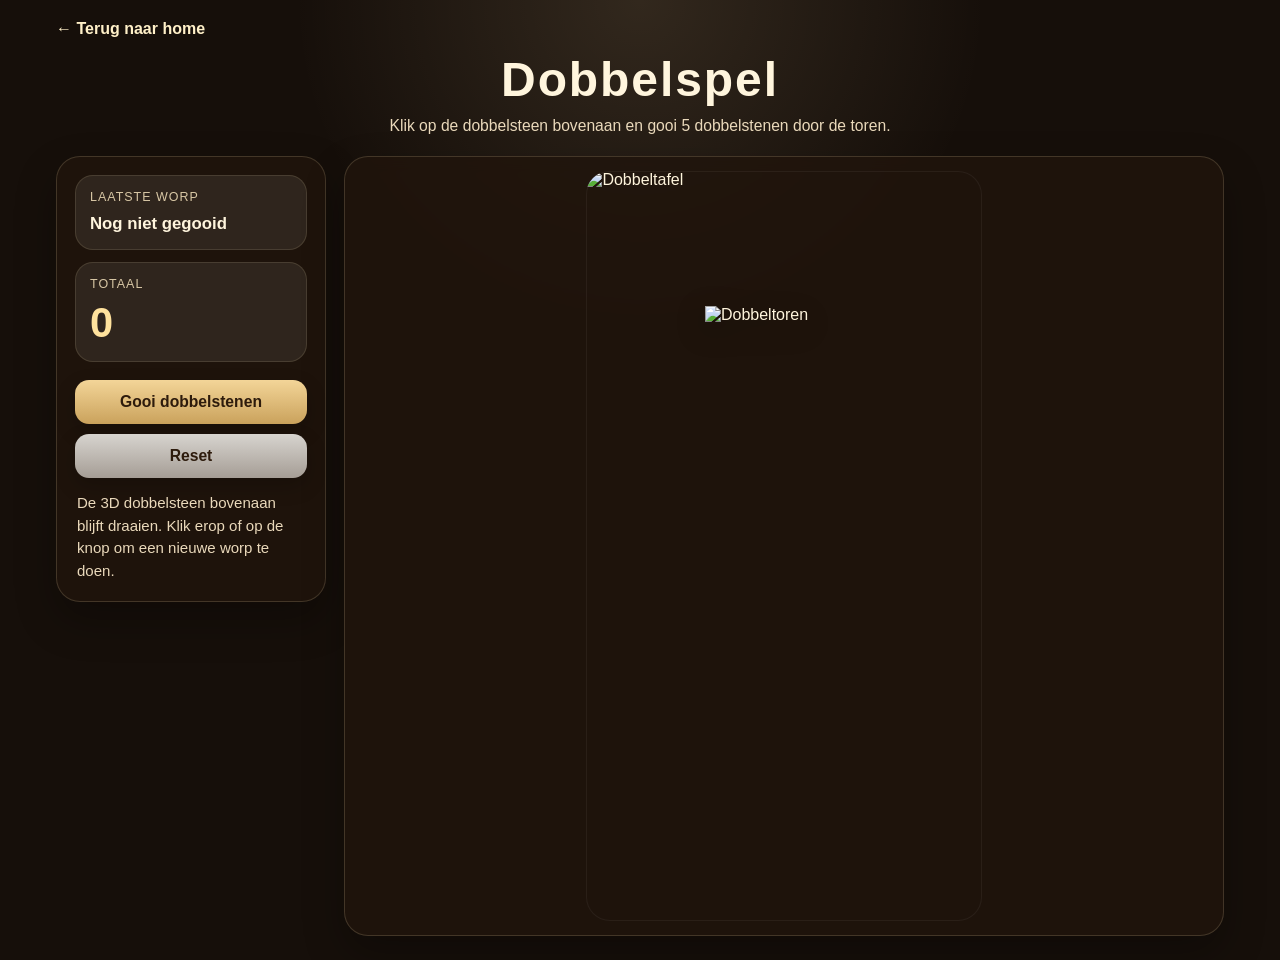
==== alea/index.html @ 8e414ba9 "Update alea" ====
<!DOCTYPE html>
<html lang="nl">
<head>
  <meta charset="UTF-8" />
  <meta name="viewport" content="width=device-width, initial-scale=1.0" />
  <title>Dobbelspel</title>
  <link rel="stylesheet" href="style.css" />
  <script type="module" src="https://unpkg.com/@google/model-viewer/dist/model-viewer.min.js"></script>
</head>
<body>
  <main class="app">
    <a href="../index.html" class="back-link">← Terug naar home</a>

    <header class="topbar">
      <h1>Dobbelspel</h1>
      <p class="subtitle">Klik op de dobbelsteen bovenaan en gooi 5 dobbelstenen door de toren.</p>
    </header>

    <section class="game-shell">
      <aside class="info-panel">
        <div class="status-card">
          <span class="label">Laatste worp</span>
          <div id="resultSummary" class="value">Nog niet gegooid</div>
        </div>

        <div class="status-card small">
          <span class="label">Totaal</span>
          <div id="totalValue" class="big-total">0</div>
        </div>

        <button id="rollBtn" class="action-btn">Gooi dobbelstenen</button>
        <button id="resetBtn" class="action-btn secondary">Reset</button>

        <p class="help-text">
          De 3D dobbelsteen bovenaan blijft draaien. Klik erop of op de knop om een nieuwe worp te doen.
        </p>
      </aside>

      <section class="board-panel">
        <div id="tableScene" class="table-scene" aria-label="Dobbeltafel">
          <img id="tableImage" class="table-image" src="table.png" alt="Dobbeltafel" />

          <div class="top-die-area">
            <button id="dieTrigger" class="die-trigger" aria-label="Gooi dobbelstenen">
              <model-viewer
                id="heroDie"
                src="dice.glb"
                alt="3D dobbelsteen"
                autoplay
                auto-rotate
                rotation-per-second="90deg"
                camera-controls
                disable-zoom
                interaction-prompt="none"
                shadow-intensity="1"
                exposure="1"
                environment-image="neutral"
              ></model-viewer>
            </button>
          </div>

          <div id="towerWrap" class="tower-wrap">
            <img id="towerImage" class="tower-image" src="dice tower.png" alt="Dobbeltoren" />
          </div>

          <div id="diceTray" class="dice-tray" aria-live="polite">
            <div class="die-slot" data-slot="0">
              <img class="result-die" src="dice1.png" alt="Dobbelsteen 1" />
            </div>
            <div class="die-slot" data-slot="1">
              <img class="result-die" src="dice2.png" alt="Dobbelsteen 2" />
            </div>
            <div class="die-slot" data-slot="2">
              <img class="result-die" src="dice3.png" alt="Dobbelsteen 3" />
            </div>
            <div class="die-slot" data-slot="3">
              <img class="result-die" src="dice4.png" alt="Dobbelsteen 4" />
            </div>
            <div class="die-slot" data-slot="4">
              <img class="result-die" src="dice5.png" alt="Dobbelsteen 5" />
            </div>
          </div>
        </div>
      </section>
    </section>
  </main>

  <script src="script.js"></script>
</body>
</html>
---- alea/style.css ----
* {
  box-sizing: border-box;
}

:root {
  --panel-bg: rgba(33, 21, 13, 0.84);
  --panel-border: rgba(255, 233, 186, 0.16);
  --text-main: #fff5dd;
  --text-soft: #ead9bb;
  --gold-1: #f3d598;
  --gold-2: #caa25c;
  --shadow: 0 18px 40px rgba(0, 0, 0, 0.28);
}

body {
  margin: 0;
  min-height: 100vh;
  font-family: Arial, Helvetica, sans-serif;
  color: var(--text-main);
  background:
    radial-gradient(circle at top, rgba(255, 221, 168, 0.12), transparent 30%),
    #160f0a;
}

.app {
  max-width: 1200px;
  margin: 0 auto;
  padding: 20px 16px 24px;
}

.back-link {
  display: inline-block;
  margin-bottom: 14px;
  color: #fff0c8;
  text-decoration: none;
  font-weight: 700;
}

.back-link:hover {
  text-decoration: underline;
}

.topbar {
  text-align: center;
  margin-bottom: 18px;
}

.topbar h1 {
  margin: 0;
  font-size: clamp(1.9rem, 4vw, 3rem);
  letter-spacing: 0.04em;
}

.subtitle {
  margin: 8px auto 0;
  max-width: 680px;
  color: var(--text-soft);
  line-height: 1.45;
  font-size: 0.98rem;
}

.game-shell {
  display: grid;
  grid-template-columns: 270px 1fr;
  gap: 18px;
  align-items: start;
}

.info-panel,
.board-panel {
  background: var(--panel-bg);
  border: 1px solid var(--panel-border);
  border-radius: 24px;
  box-shadow: var(--shadow);
  backdrop-filter: blur(8px);
}

.info-panel {
  padding: 18px;
}

.status-card {
  background: rgba(255, 248, 234, 0.08);
  border: 1px solid rgba(255, 233, 186, 0.12);
  border-radius: 18px;
  padding: 14px;
  margin-bottom: 12px;
}

.status-card.small {
  margin-bottom: 18px;
}

.label {
  display: block;
  font-size: 0.78rem;
  text-transform: uppercase;
  letter-spacing: 0.08em;
  color: #d8c7a5;
  margin-bottom: 8px;
}

.value {
  font-size: 1.05rem;
  font-weight: 700;
  line-height: 1.4;
}

.big-total {
  font-size: clamp(1.8rem, 4vw, 2.6rem);
  font-weight: 800;
  color: #ffe29d;
}

.action-btn {
  width: 100%;
  border: none;
  border-radius: 14px;
  padding: 13px 16px;
  font-size: 0.98rem;
  font-weight: 700;
  cursor: pointer;
  transition: transform 0.15s ease, opacity 0.15s ease, box-shadow 0.15s ease;
  background: linear-gradient(180deg, var(--gold-1), var(--gold-2));
  color: #2d1b0c;
  box-shadow: 0 8px 20px rgba(0, 0, 0, 0.22);
}

.action-btn:hover {
  transform: translateY(-1px);
  opacity: 0.96;
}

.action-btn.secondary {
  margin-top: 10px;
  background: linear-gradient(180deg, #d7d4cf, #a59d95);
}

.help-text {
  margin: 14px 2px 0;
  color: var(--text-soft);
  line-height: 1.5;
  font-size: 0.94rem;
}

.board-panel {
  padding: 14px;
  display: flex;
  justify-content: center;
  align-items: flex-start;
}

.table-scene {
  position: relative;
  height: min(calc(100vh - 150px), 760px);
  max-height: 760px;
  max-width: 100%;
  aspect-ratio: 947 / 1797;
  border-radius: 24px;
  overflow: hidden;
  box-shadow: inset 0 0 0 1px rgba(255,255,255,0.05);
}

.table-image {
  position: absolute;
  inset: 0;
  width: 100%;
  height: 100%;
  object-fit: cover;
  user-select: none;
  pointer-events: none;
}

.top-die-area {
  position: absolute;
  left: 50%;
  top: 5.4%;
  width: 28%;
  aspect-ratio: 1 / 1;
  transform: translateX(-50%);
  z-index: 3;
}

.die-trigger {
  width: 100%;
  height: 100%;
  padding: 0;
  border: none;
  background: transparent;
  cursor: pointer;
}

.die-trigger:focus-visible {
  outline: 3px solid rgba(255, 226, 150, 0.9);
  outline-offset: 4px;
}

model-viewer {
  width: 100%;
  height: 100%;
  --progress-bar-color: transparent;
  --poster-color: transparent;
  background: transparent;
  border-radius: 0;
  filter: drop-shadow(0 10px 14px rgba(0,0,0,0.35));
}

.tower-wrap {
  position: absolute;
  left: 50%;
  top: 18%;
  width: 40%;
  transform: translateX(-50%);
  z-index: 2;
  transform-origin: center top;
}

.tower-image {
  display: block;
  width: 100%;
  height: auto;
  object-fit: contain;
  user-select: none;
  pointer-events: none;
  filter: drop-shadow(0 8px 14px rgba(0, 0, 0, 0.34));
}

.dice-tray {
  position: absolute;
  left: 50%;
  top: 60%;
  width: 78%;
  height: 28%;
  transform: translateX(-50%);
  z-index: 4;
}

.die-slot {
  position: absolute;
  width: 22%;
  aspect-ratio: 1 / 1;
  display: grid;
  place-items: center;
  opacity: 0;
  transform: translate(-50%, -50%) scale(0.82);
  transition: opacity 0.3s ease, transform 0.3s ease;
}

.die-slot.visible {
  opacity: 1;
  transform: translate(-50%, -50%) scale(1);
}

.result-die {
  width: 86%;
  height: 86%;
  object-fit: contain;
  user-select: none;
  pointer-events: none;
  filter: drop-shadow(0 8px 12px rgba(0, 0, 0, 0.34));
}

.table-scene.rolling .die-trigger {
  animation: triggerPulse 0.65s ease-in-out 2;
}

.table-scene.rolling .tower-wrap {
  animation: towerShake 0.65s ease-in-out 2;
}

.table-scene.rolling .die-slot {
  opacity: 0;
}

@keyframes towerShake {
  0%, 100% { transform: translateX(-50%) rotate(0deg); }
  20% { transform: translateX(calc(-50% - 4px)) rotate(-2.5deg); }
  40% { transform: translateX(calc(-50% + 5px)) rotate(2.5deg); }
  60% { transform: translateX(calc(-50% - 4px)) rotate(-1.7deg); }
  80% { transform: translateX(calc(-50% + 3px)) rotate(1.7deg); }
}

@keyframes triggerPulse {
  0%, 100% { transform: scale(1); }
  50% { transform: scale(1.06); }
}

@media (max-width: 980px) {
  .game-shell {
    grid-template-columns: 1fr;
  }

  .board-panel {
    order: 1;
  }

  .info-panel {
    order: 2;
  }

  .table-scene {
    height: min(calc(100vh - 120px), 680px);
  }
}

@media (max-width: 640px) {
  .app {
    padding: 14px 10px 20px;
  }

  .info-panel,
  .board-panel,
  .table-scene {
    border-radius: 18px;
  }

  .board-panel {
    padding: 8px;
  }

  .table-scene {
    width: 100%;
    height: auto;
    max-height: none;
  }

  .top-die-area {
    width: 31%;
    top: 4.5%;
  }

  .tower-wrap {
    width: 43%;
    top: 17%;
  }

  .dice-tray {
    width: 82%;
    top: 58%;
    height: 30%;
  }

  .die-slot {
    width: 24%;
  }

  .result-die {
    width: 90%;
    height: 90%;
  }
}
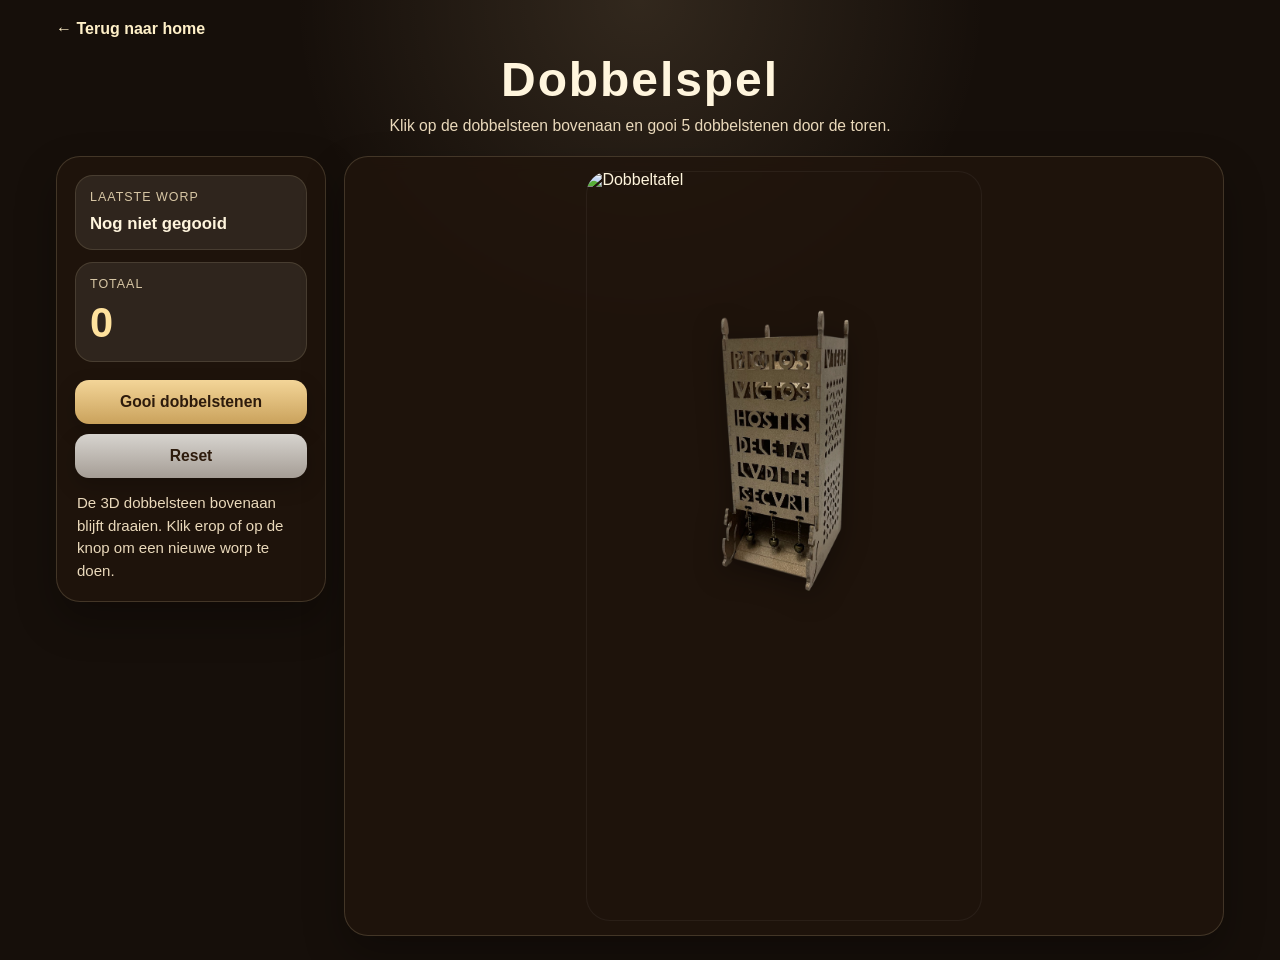
==== commit 585f166e: "Fix" ====
--- a/alea/index.html
+++ b/alea/index.html
@@ -60,7 +60,7 @@
           </div>
 
           <div id="towerWrap" class="tower-wrap">
-            <img id="towerImage" class="tower-image" src="dice tower.png" alt="Dobbeltoren" />
+            <img id="towerImage" class="tower-image" src="tower.png" alt="Dobbeltoren" />
           </div>
 
           <div id="diceTray" class="dice-tray" aria-live="polite">
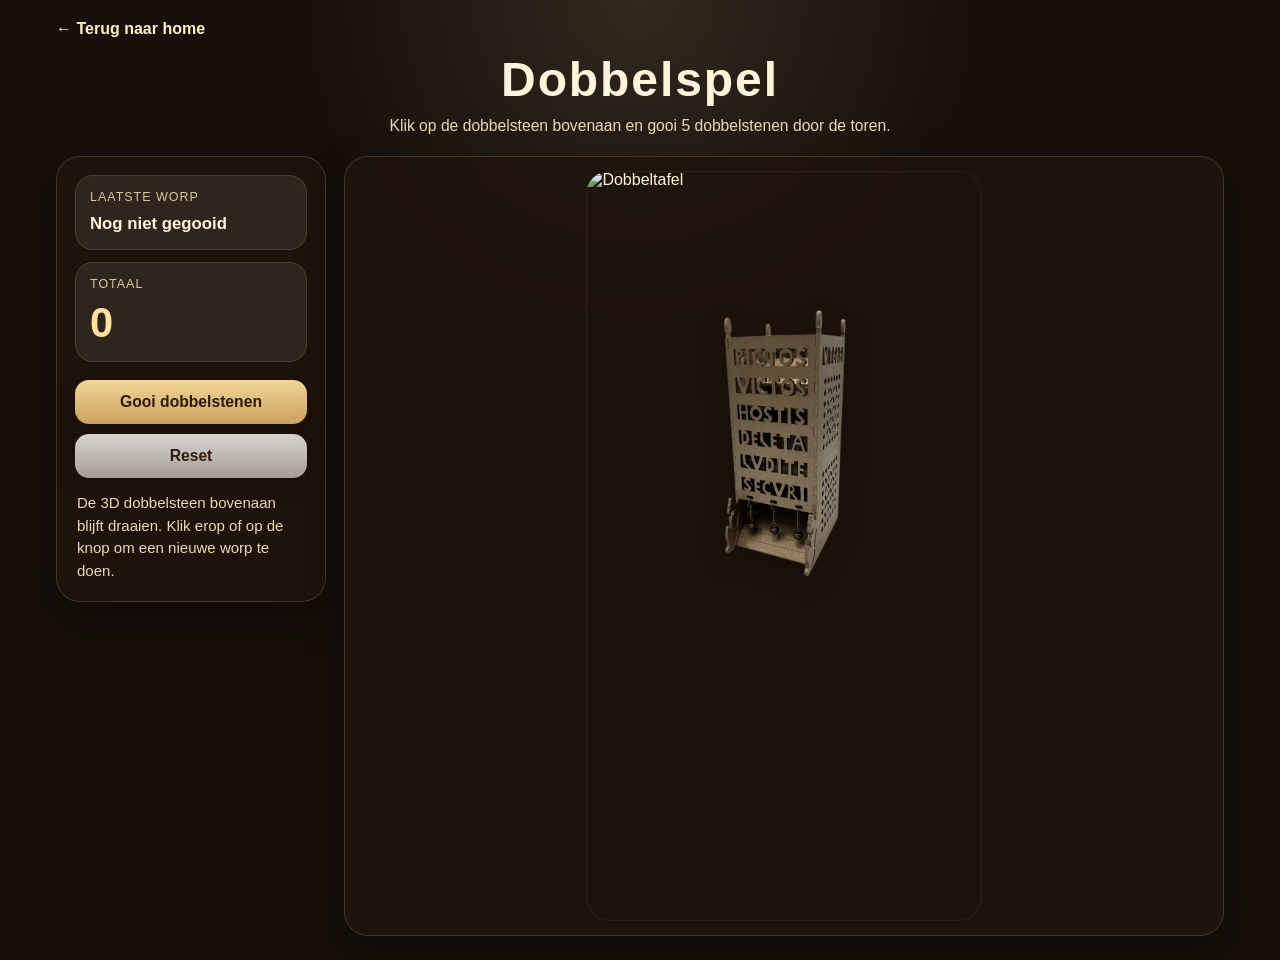
==== commit 8ffea142: "Update" ====
--- a/alea/index.html
+++ b/alea/index.html
@@ -41,21 +41,17 @@
           <img id="tableImage" class="table-image" src="table.png" alt="Dobbeltafel" />
 
           <div class="top-die-area">
-            <button id="dieTrigger" class="die-trigger" aria-label="Gooi dobbelstenen">
-              <model-viewer
-                id="heroDie"
+            <button id="dieTrigger" class="die-trigger" type="button" aria-label="Gooi dobbelstenen">
+                <model-viewer
+                id="dice3d"
                 src="dice.glb"
-                alt="3D dobbelsteen"
                 autoplay
                 auto-rotate
-                rotation-per-second="90deg"
-                camera-controls
+                interaction-prompt="none"
                 disable-zoom
-                interaction-prompt="none"
-                shadow-intensity="1"
-                exposure="1"
-                environment-image="neutral"
-              ></model-viewer>
+                disable-pan
+                disable-tap>
+                </model-viewer>
             </button>
           </div>
 
--- a/alea/style.css
+++ b/alea/style.css
@@ -174,8 +174,8 @@
 .top-die-area {
   position: absolute;
   left: 50%;
-  top: 5.4%;
-  width: 28%;
+  top: 5.5%;
+  width: 26%;
   aspect-ratio: 1 / 1;
   transform: translateX(-50%);
   z-index: 3;
@@ -209,10 +209,9 @@
   position: absolute;
   left: 50%;
   top: 18%;
-  width: 40%;
+  width: 38%;
   transform: translateX(-50%);
   z-index: 2;
-  transform-origin: center top;
 }
 
 .tower-image {
@@ -224,36 +223,36 @@
   pointer-events: none;
   filter: drop-shadow(0 8px 14px rgba(0, 0, 0, 0.34));
 }
-
 .dice-tray {
   position: absolute;
   left: 50%;
-  top: 60%;
-  width: 78%;
+  bottom: 5%;
+  transform: translateX(-50%);
+  width: 88%;
   height: 28%;
-  transform: translateX(-50%);
   z-index: 4;
 }
 
 .die-slot {
   position: absolute;
-  width: 22%;
+  width: 14%;
   aspect-ratio: 1 / 1;
-  display: grid;
-  place-items: center;
   opacity: 0;
-  transform: translate(-50%, -50%) scale(0.82);
+  transform: translateY(18px) scale(0.94);
   transition: opacity 0.3s ease, transform 0.3s ease;
 }
 
 .die-slot.visible {
   opacity: 1;
-  transform: translate(-50%, -50%) scale(1);
+  transform: translateY(0) scale(1);
 }
 
 .result-die {
-  width: 86%;
-  height: 86%;
+  position: absolute;
+  left: 50%;
+  bottom: 0;
+  width: 100%;
+  height: 100%;
   object-fit: contain;
   user-select: none;
   pointer-events: none;
@@ -349,3 +348,23 @@
     height: 90%;
   }
 }
+
+#dice3d {
+  width: 100%;
+  height: 100%;
+  pointer-events: none;
+  background: transparent;
+}
+
+.die-trigger {
+  width: 100%;
+  height: 100%;
+  border: 0;
+  background: transparent;
+  padding: 0;
+  cursor: pointer;
+}
+
+model-viewer {
+  pointer-events: none !important;
+}
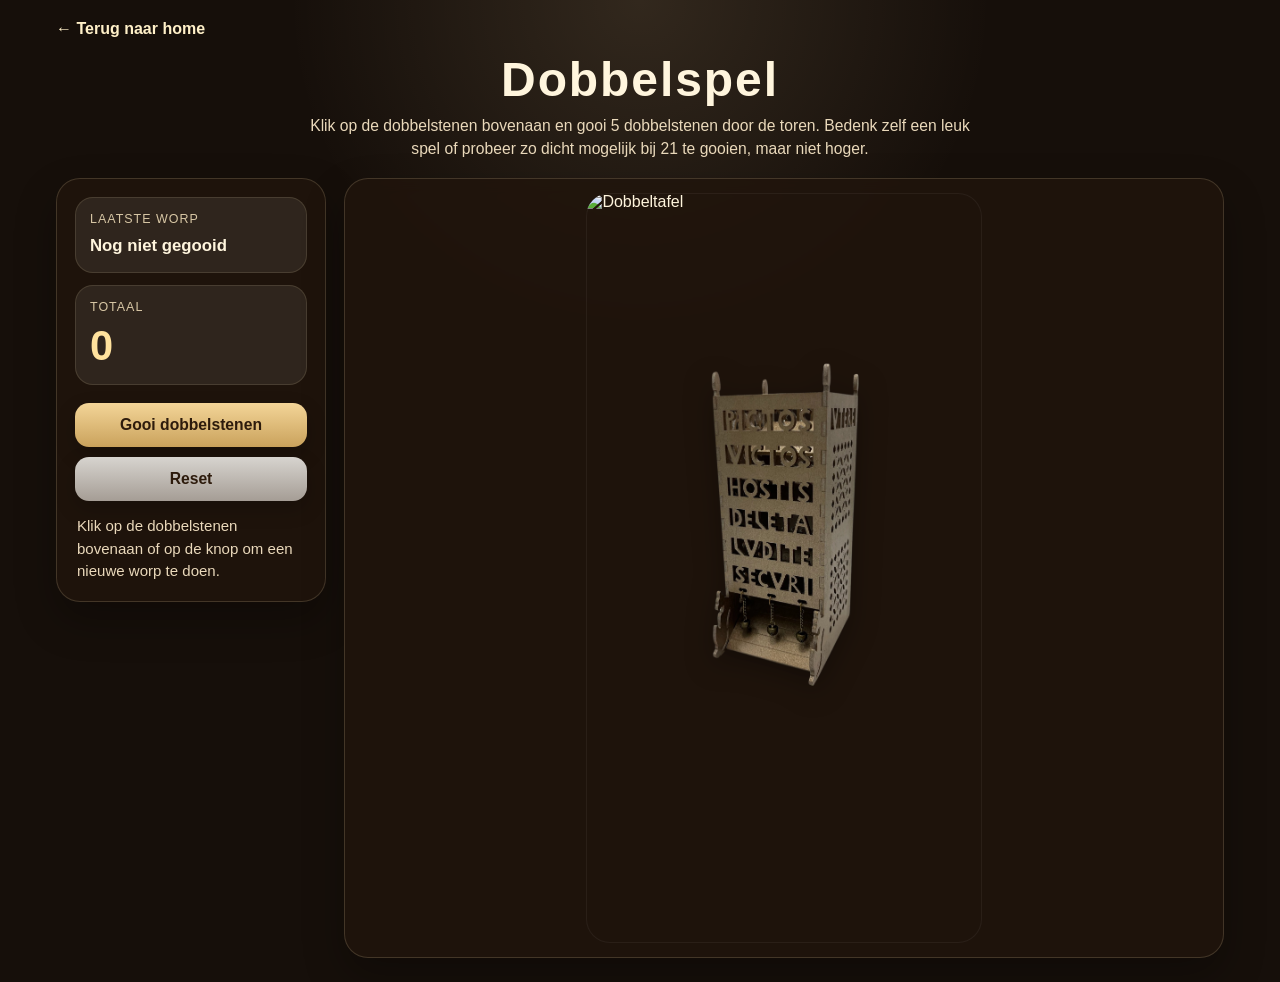
==== commit e7013617: "Updates" ====
--- a/alea/index.html
+++ b/alea/index.html
@@ -13,7 +13,10 @@
 
     <header class="topbar">
       <h1>Dobbelspel</h1>
-      <p class="subtitle">Klik op de dobbelsteen bovenaan en gooi 5 dobbelstenen door de toren.</p>
+      <p class="subtitle">Klik op de dobbelstenen bovenaan en gooi 5 dobbelstenen door de toren.
+        Bedenk zelf een leuk spel of probeer zo dicht mogelijk bij 21 te gooien, maar niet hoger.
+      </p>
+
     </header>
 
     <section class="game-shell">
@@ -32,7 +35,7 @@
         <button id="resetBtn" class="action-btn secondary">Reset</button>
 
         <p class="help-text">
-          De 3D dobbelsteen bovenaan blijft draaien. Klik erop of op de knop om een nieuwe worp te doen.
+          Klik op de dobbelstenen bovenaan of op de knop om een nieuwe worp te doen.
         </p>
       </aside>
 
@@ -40,18 +43,74 @@
         <div id="tableScene" class="table-scene" aria-label="Dobbeltafel">
           <img id="tableImage" class="table-image" src="table.png" alt="Dobbeltafel" />
 
-          <div class="top-die-area">
-            <button id="dieTrigger" class="die-trigger" type="button" aria-label="Gooi dobbelstenen">
+          <div class="top-dice-area">
+            <button id="dieTrigger" class="dice-strip-trigger" type="button" aria-label="Gooi dobbelstenen">
+                <div class="top-dice-strip">
                 <model-viewer
-                id="dice3d"
-                src="dice.glb"
-                autoplay
-                auto-rotate
-                interaction-prompt="none"
-                disable-zoom
-                disable-pan
-                disable-tap>
+                    class="top-spin-die"
+                    src="dice.glb"
+                    autoplay
+                    auto-rotate
+                    auto-rotate-speed="140deg"
+                    rotation-per-second="140deg"
+                    interaction-prompt="none"
+                    disable-zoom
+                    disable-pan
+                    disable-tap>
                 </model-viewer>
+
+                <model-viewer
+                    class="top-spin-die"
+                    src="dice.glb"
+                    autoplay
+                    auto-rotate
+                    auto-rotate-speed="140deg"
+                    rotation-per-second="140deg"
+                    interaction-prompt="none"
+                    disable-zoom
+                    disable-pan
+                    disable-tap>
+                </model-viewer>
+
+                <model-viewer
+                    class="top-spin-die"
+                    src="dice.glb"
+                    autoplay
+                    auto-rotate
+                    auto-rotate-speed="140deg"
+                    rotation-per-second="140deg"
+                    interaction-prompt="none"
+                    disable-zoom
+                    disable-pan
+                    disable-tap>
+                </model-viewer>
+
+                <model-viewer
+                    class="top-spin-die"
+                    src="dice.glb"
+                    autoplay
+                    auto-rotate
+                    auto-rotate-speed="140deg"
+                    rotation-per-second="140deg"
+                    interaction-prompt="none"
+                    disable-zoom
+                    disable-pan
+                    disable-tap>
+                </model-viewer>
+
+                <model-viewer
+                    class="top-spin-die"
+                    src="dice.glb"
+                    autoplay
+                    auto-rotate
+                    auto-rotate-speed="140deg"
+                    rotation-per-second="140deg"
+                    interaction-prompt="none"
+                    disable-zoom
+                    disable-pan
+                    disable-tap>
+                </model-viewer>
+                </div>
             </button>
           </div>
 
--- a/alea/style.css
+++ b/alea/style.css
@@ -171,45 +171,46 @@
   pointer-events: none;
 }
 
-.top-die-area {
+.top-dice-area {
   position: absolute;
   left: 50%;
-  top: 5.5%;
-  width: 26%;
-  aspect-ratio: 1 / 1;
+  top: 4.5%;
+  width: 64%;
   transform: translateX(-50%);
   z-index: 3;
 }
 
-.die-trigger {
-  width: 100%;
-  height: 100%;
+.dice-strip-trigger {
+  width: 100%;
+  border: 0;
+  background: transparent;
   padding: 0;
-  border: none;
-  background: transparent;
   cursor: pointer;
 }
 
-.die-trigger:focus-visible {
-  outline: 3px solid rgba(255, 226, 150, 0.9);
-  outline-offset: 4px;
-}
-
-model-viewer {
-  width: 100%;
-  height: 100%;
+.top-dice-strip {
+  display: flex;
+  justify-content: center;
+  align-items: center;
+  gap: 2.5%;
+  width: 100%;
+}
+
+.top-spin-die {
+  width: 18%;
+  aspect-ratio: 1 / 1;
   --progress-bar-color: transparent;
   --poster-color: transparent;
   background: transparent;
-  border-radius: 0;
-  filter: drop-shadow(0 10px 14px rgba(0,0,0,0.35));
+  filter: drop-shadow(0 8px 12px rgba(0,0,0,0.35));
+  pointer-events: none !important;
 }
 
 .tower-wrap {
   position: absolute;
   left: 50%;
-  top: 18%;
-  width: 38%;
+  top: 22%;
+  width: 46%;
   transform: translateX(-50%);
   z-index: 2;
 }
@@ -223,13 +224,19 @@
   pointer-events: none;
   filter: drop-shadow(0 8px 14px rgba(0, 0, 0, 0.34));
 }
+
+.dice-strip-trigger:focus-visible {
+  outline: 3px solid rgba(255, 226, 150, 0.9);
+  outline-offset: 4px;
+}
+
 .dice-tray {
   position: absolute;
   left: 50%;
-  bottom: 5%;
+  bottom: 4%;
   transform: translateX(-50%);
-  width: 88%;
-  height: 28%;
+  width: 82%;
+  height: 38%;
   z-index: 4;
 }
 
@@ -238,13 +245,25 @@
   width: 14%;
   aspect-ratio: 1 / 1;
   opacity: 0;
-  transform: translateY(18px) scale(0.94);
-  transition: opacity 0.3s ease, transform 0.3s ease;
+  transform: translate(-50%, -180px) scale(0.45);
+  transition:
+    opacity 0.18s ease,
+    transform 0.55s cubic-bezier(.18,.85,.22,1.15);
 }
 
 .die-slot.visible {
   opacity: 1;
-  transform: translateY(0) scale(1);
+  transform: translate(-50%, 0) scale(1);
+}
+
+.die-slot.launching {
+  opacity: 1;
+  transform: translate(-50%, -40px) scale(0.82);
+}
+
+.die-slot.visible {
+  opacity: 1;
+  transform: translate(-50%, 0) scale(1);
 }
 
 .result-die {
@@ -259,7 +278,7 @@
   filter: drop-shadow(0 8px 12px rgba(0, 0, 0, 0.34));
 }
 
-.table-scene.rolling .die-trigger {
+.table-scene.rolling .dice-strip-trigger {
   animation: triggerPulse 0.65s ease-in-out 2;
 }
 
@@ -323,29 +342,33 @@
     max-height: none;
   }
 
-  .top-die-area {
-    width: 31%;
-    top: 4.5%;
+  .top-dice-area {
+    width: 78%;
+    top: 3.5%;
+  }
+
+  .top-spin-die {
+    width: 18%;
   }
 
   .tower-wrap {
-    width: 43%;
-    top: 17%;
+    width: 52%;
+    top: 20%;
   }
 
   .dice-tray {
-    width: 82%;
-    top: 58%;
-    height: 30%;
+    width: 88%;
+    top: 50%;
+    height: 42%;
   }
 
   .die-slot {
-    width: 24%;
+    width: 17%;
   }
 
   .result-die {
-    width: 90%;
-    height: 90%;
+    width: 100%;
+    height: 100%;
   }
 }
 
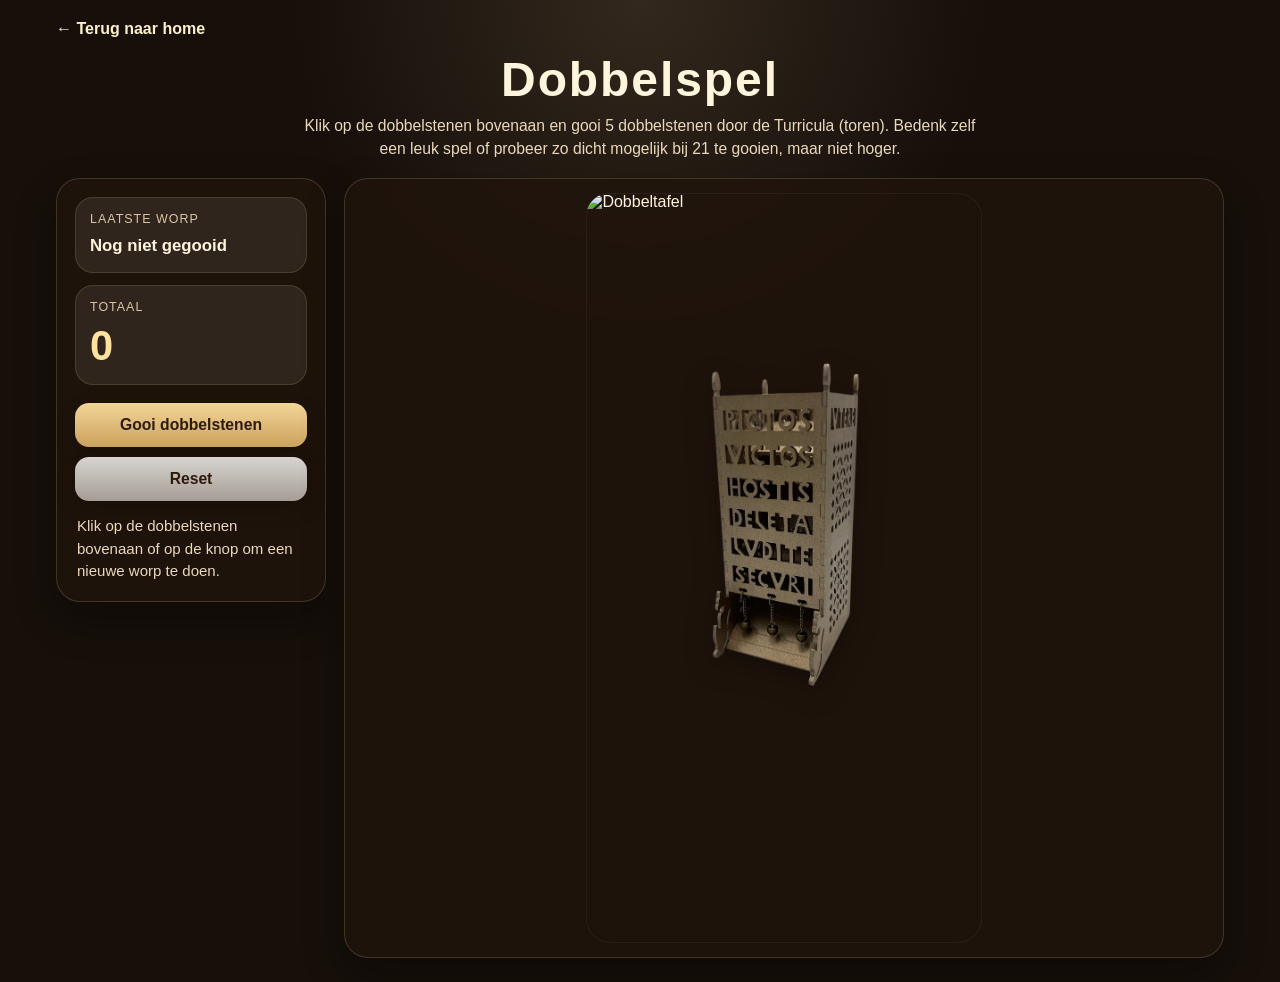
==== commit d3137ce7: "Faster loading spinning dice" ====
--- a/alea/index.html
+++ b/alea/index.html
@@ -6,6 +6,13 @@
   <title>Dobbelspel</title>
   <link rel="stylesheet" href="style.css" />
   <script type="module" src="https://unpkg.com/@google/model-viewer/dist/model-viewer.min.js"></script>
+  <link rel="icon" href="../favicon.ico" type="image/x-icon">
+  <link rel="preload" as="image" href="dice1.png">
+  <link rel="preload" as="image" href="dice2.png">
+  <link rel="preload" as="image" href="dice3.png">
+  <link rel="preload" as="image" href="dice4.png">
+  <link rel="preload" as="image" href="dice5.png">
+  <link rel="preload" href="dice.glb" as="fetch" crossorigin="anonymous">
 </head>
 <body>
   <main class="app">
@@ -13,7 +20,7 @@
 
     <header class="topbar">
       <h1>Dobbelspel</h1>
-      <p class="subtitle">Klik op de dobbelstenen bovenaan en gooi 5 dobbelstenen door de toren.
+      <p class="subtitle">Klik op de dobbelstenen bovenaan en gooi 5 dobbelstenen door de Turricula (toren).
         Bedenk zelf een leuk spel of probeer zo dicht mogelijk bij 21 te gooien, maar niet hoger.
       </p>
 
@@ -49,6 +56,7 @@
                 <model-viewer
                     class="top-spin-die"
                     src="dice.glb"
+                    preload
                     autoplay
                     auto-rotate
                     auto-rotate-speed="140deg"
@@ -62,6 +70,7 @@
                 <model-viewer
                     class="top-spin-die"
                     src="dice.glb"
+                    preload
                     autoplay
                     auto-rotate
                     auto-rotate-speed="140deg"
@@ -75,6 +84,7 @@
                 <model-viewer
                     class="top-spin-die"
                     src="dice.glb"
+                    preload
                     autoplay
                     auto-rotate
                     auto-rotate-speed="140deg"
@@ -88,6 +98,7 @@
                 <model-viewer
                     class="top-spin-die"
                     src="dice.glb"
+                    preload
                     autoplay
                     auto-rotate
                     auto-rotate-speed="140deg"
@@ -101,6 +112,7 @@
                 <model-viewer
                     class="top-spin-die"
                     src="dice.glb"
+                    preload
                     autoplay
                     auto-rotate
                     auto-rotate-speed="140deg"
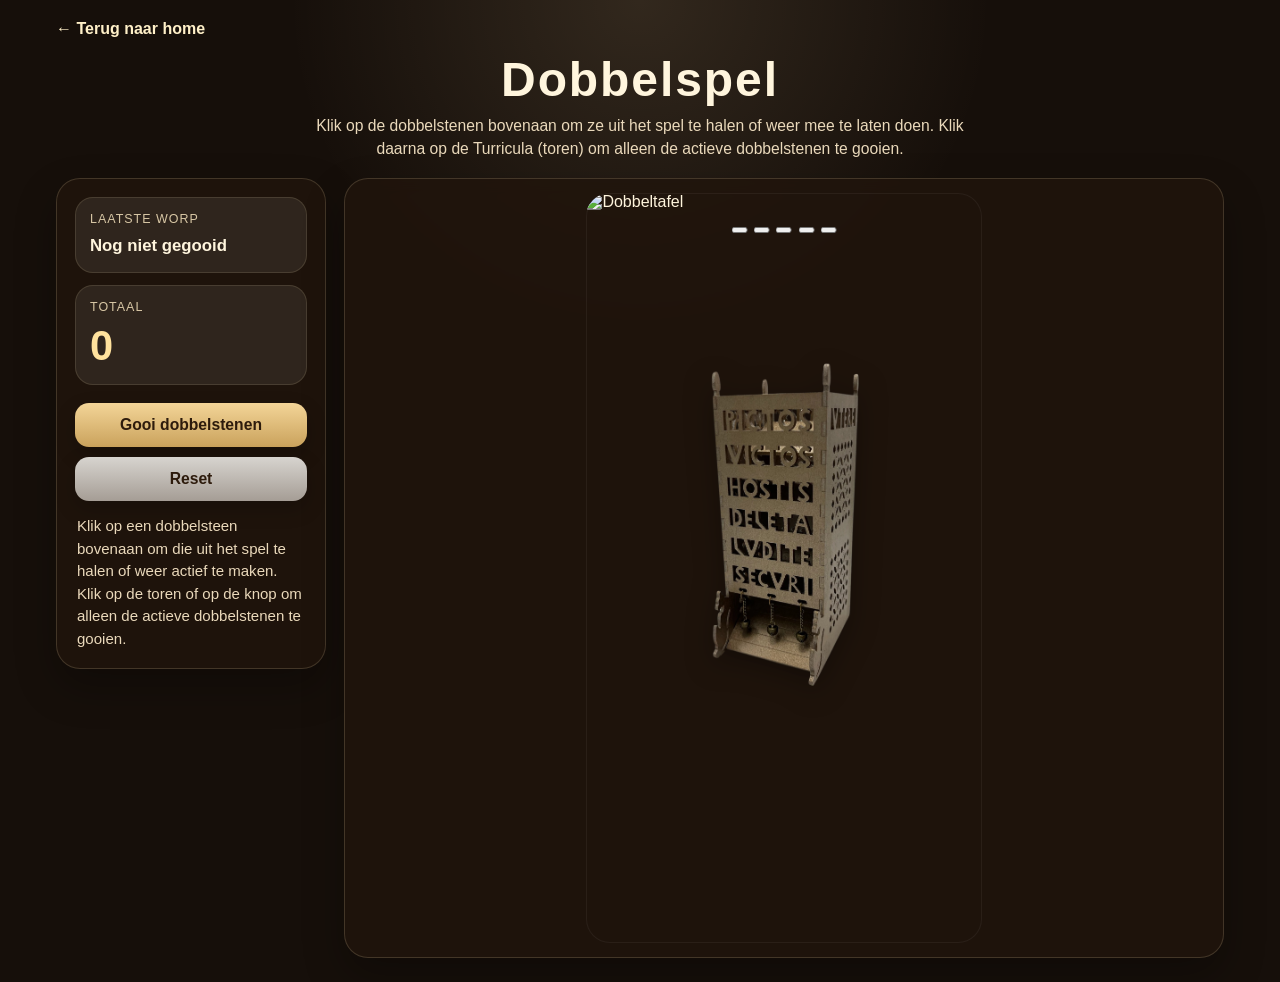
==== commit b70417c1: "Text update" ====
--- a/alea/index.html
+++ b/alea/index.html
@@ -20,8 +20,9 @@
 
     <header class="topbar">
       <h1>Dobbelspel</h1>
-      <p class="subtitle">Klik op de dobbelstenen bovenaan en gooi 5 dobbelstenen door de Turricula (toren).
-        Bedenk zelf een leuk spel of probeer zo dicht mogelijk bij 21 te gooien, maar niet hoger.
+      <p class="subtitle">
+        Klik op de dobbelstenen bovenaan om ze uit het spel te halen of weer mee te laten doen.
+        Klik daarna op de Turricula (toren) om alleen de actieve dobbelstenen te gooien.
       </p>
 
     </header>
@@ -42,7 +43,8 @@
         <button id="resetBtn" class="action-btn secondary">Reset</button>
 
         <p class="help-text">
-          Klik op de dobbelstenen bovenaan of op de knop om een nieuwe worp te doen.
+          Klik op een dobbelsteen bovenaan om die uit het spel te halen of weer actief te maken.
+          Klik op de toren of op de knop om alleen de actieve dobbelstenen te gooien.
         </p>
       </aside>
 
@@ -51,80 +53,90 @@
           <img id="tableImage" class="table-image" src="table.png" alt="Dobbeltafel" />
 
           <div class="top-dice-area">
-            <button id="dieTrigger" class="dice-strip-trigger" type="button" aria-label="Gooi dobbelstenen">
-                <div class="top-dice-strip">
+            <div id="topDiceStrip" class="top-dice-strip" aria-label="Kies welke dobbelstenen meedoen">
+              <button class="top-die-button active" type="button" data-die="0" aria-pressed="false">
                 <model-viewer
-                    class="top-spin-die"
-                    src="dice.glb"
-                    preload
-                    autoplay
-                    auto-rotate
-                    auto-rotate-speed="140deg"
-                    rotation-per-second="140deg"
-                    interaction-prompt="none"
-                    disable-zoom
-                    disable-pan
-                    disable-tap>
+                  class="top-spin-die"
+                  src="dice.glb"
+                  preload
+                  autoplay
+                  auto-rotate
+                  auto-rotate-speed="140deg"
+                  rotation-per-second="140deg"
+                  interaction-prompt="none"
+                  disable-zoom
+                  disable-pan
+                  disable-tap>
                 </model-viewer>
+              </button>
 
+              <button class="top-die-button active" type="button" data-die="1" aria-pressed="false">
                 <model-viewer
-                    class="top-spin-die"
-                    src="dice.glb"
-                    preload
-                    autoplay
-                    auto-rotate
-                    auto-rotate-speed="140deg"
-                    rotation-per-second="140deg"
-                    interaction-prompt="none"
-                    disable-zoom
-                    disable-pan
-                    disable-tap>
+                  class="top-spin-die"
+                  src="dice.glb"
+                  preload
+                  autoplay
+                  auto-rotate
+                  auto-rotate-speed="140deg"
+                  rotation-per-second="140deg"
+                  interaction-prompt="none"
+                  disable-zoom
+                  disable-pan
+                  disable-tap>
                 </model-viewer>
+              </button>
 
+              <button class="top-die-button active" type="button" data-die="2" aria-pressed="false">
                 <model-viewer
-                    class="top-spin-die"
-                    src="dice.glb"
-                    preload
-                    autoplay
-                    auto-rotate
-                    auto-rotate-speed="140deg"
-                    rotation-per-second="140deg"
-                    interaction-prompt="none"
-                    disable-zoom
-                    disable-pan
-                    disable-tap>
+                  class="top-spin-die"
+                  src="dice.glb"
+                  preload
+                  autoplay
+                  auto-rotate
+                  auto-rotate-speed="140deg"
+                  rotation-per-second="140deg"
+                  interaction-prompt="none"
+                  disable-zoom
+                  disable-pan
+                  disable-tap>
                 </model-viewer>
+              </button>
 
+              <button class="top-die-button active" type="button" data-die="3" aria-pressed="false">
                 <model-viewer
-                    class="top-spin-die"
-                    src="dice.glb"
-                    preload
-                    autoplay
-                    auto-rotate
-                    auto-rotate-speed="140deg"
-                    rotation-per-second="140deg"
-                    interaction-prompt="none"
-                    disable-zoom
-                    disable-pan
-                    disable-tap>
+                  class="top-spin-die"
+                  src="dice.glb"
+                  preload
+                  autoplay
+                  auto-rotate
+                  auto-rotate-speed="140deg"
+                  rotation-per-second="140deg"
+                  interaction-prompt="none"
+                  disable-zoom
+                  disable-pan
+                  disable-tap>
                 </model-viewer>
+              </button>
 
+              <button class="top-die-button active" type="button" data-die="4" aria-pressed="false">
                 <model-viewer
-                    class="top-spin-die"
-                    src="dice.glb"
-                    preload
-                    autoplay
-                    auto-rotate
-                    auto-rotate-speed="140deg"
-                    rotation-per-second="140deg"
-                    interaction-prompt="none"
-                    disable-zoom
-                    disable-pan
-                    disable-tap>
+                  class="top-spin-die"
+                  src="dice.glb"
+                  preload
+                  autoplay
+                  auto-rotate
+                  auto-rotate-speed="140deg"
+                  rotation-per-second="140deg"
+                  interaction-prompt="none"
+                  disable-zoom
+                  disable-pan
+                  disable-tap>
                 </model-viewer>
-                </div>
-            </button>
+              </button>
+            </div>
           </div>
+
+          <button id="towerTrigger" class="tower-hitbox" type="button" aria-label="Gooi de actieve dobbelstenen via de toren"></button>
 
           <div id="towerWrap" class="tower-wrap">
             <img id="towerImage" class="tower-image" src="tower.png" alt="Dobbeltoren" />
